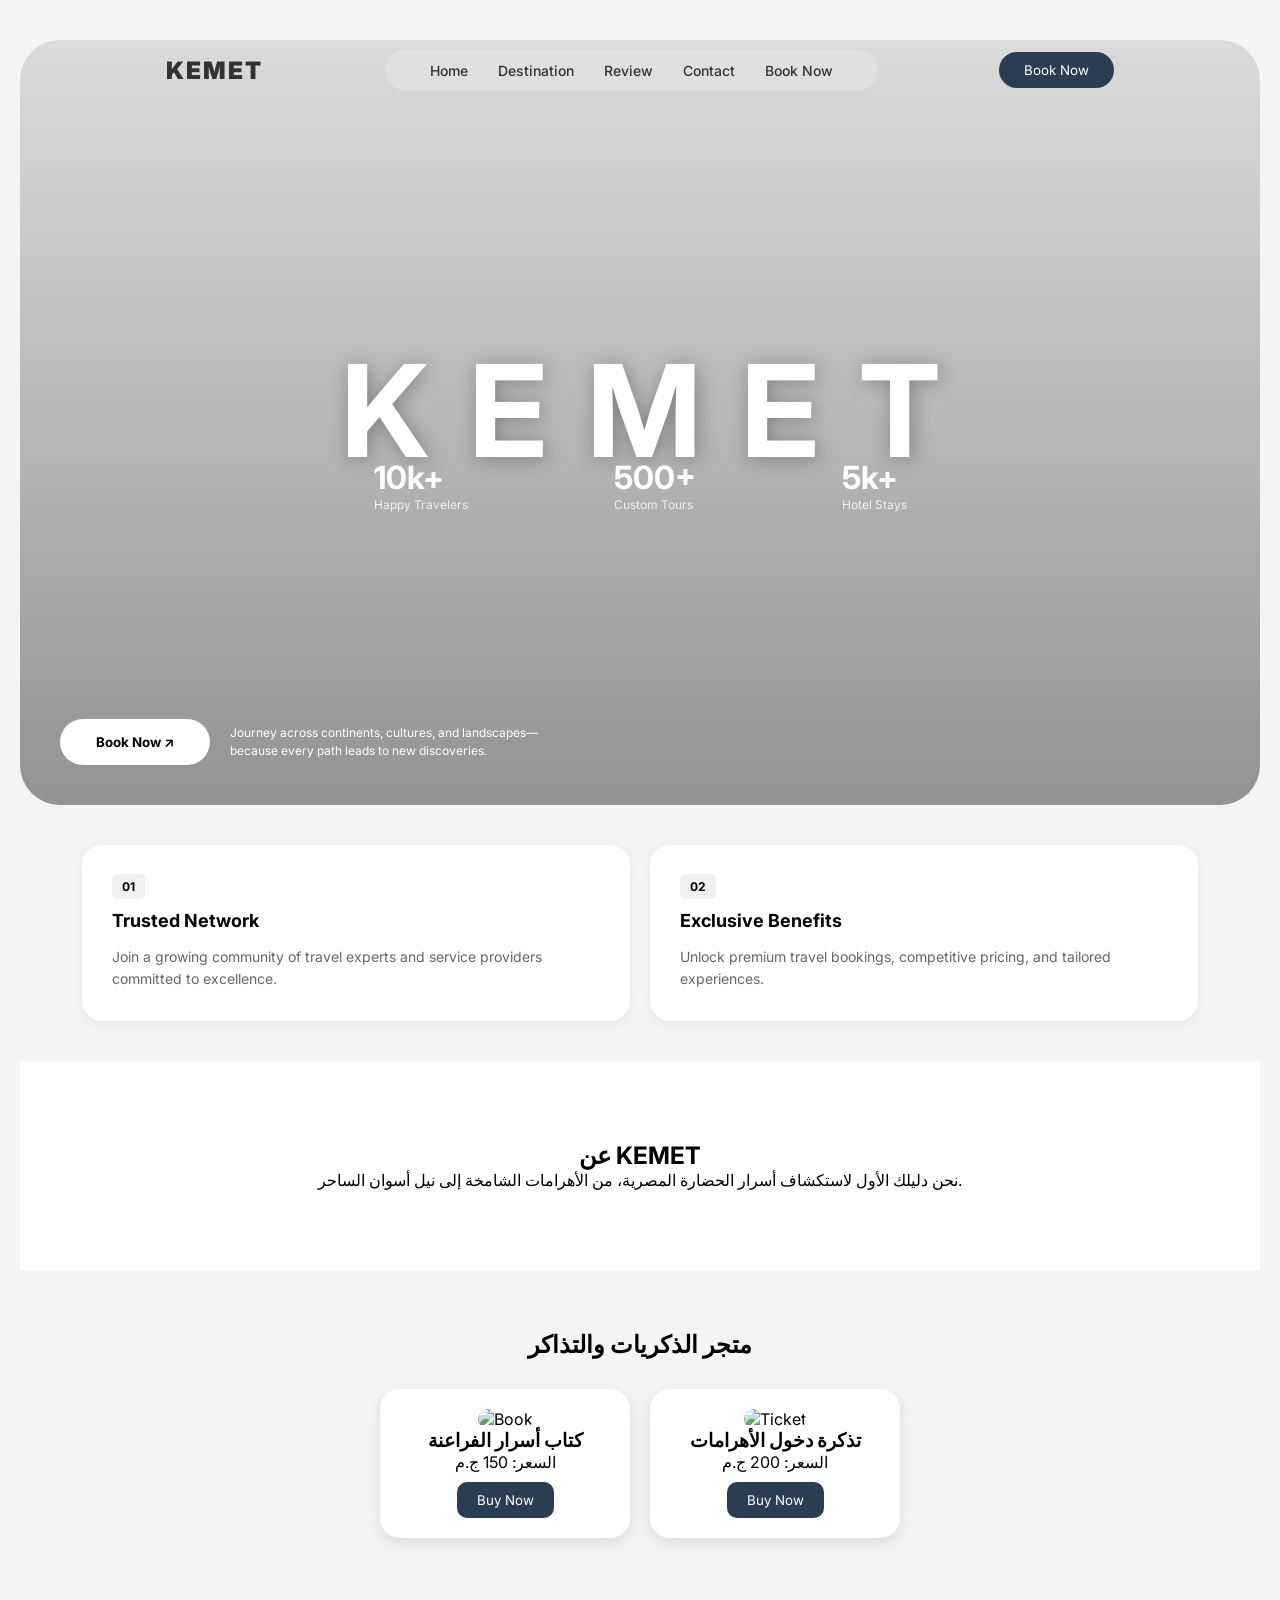
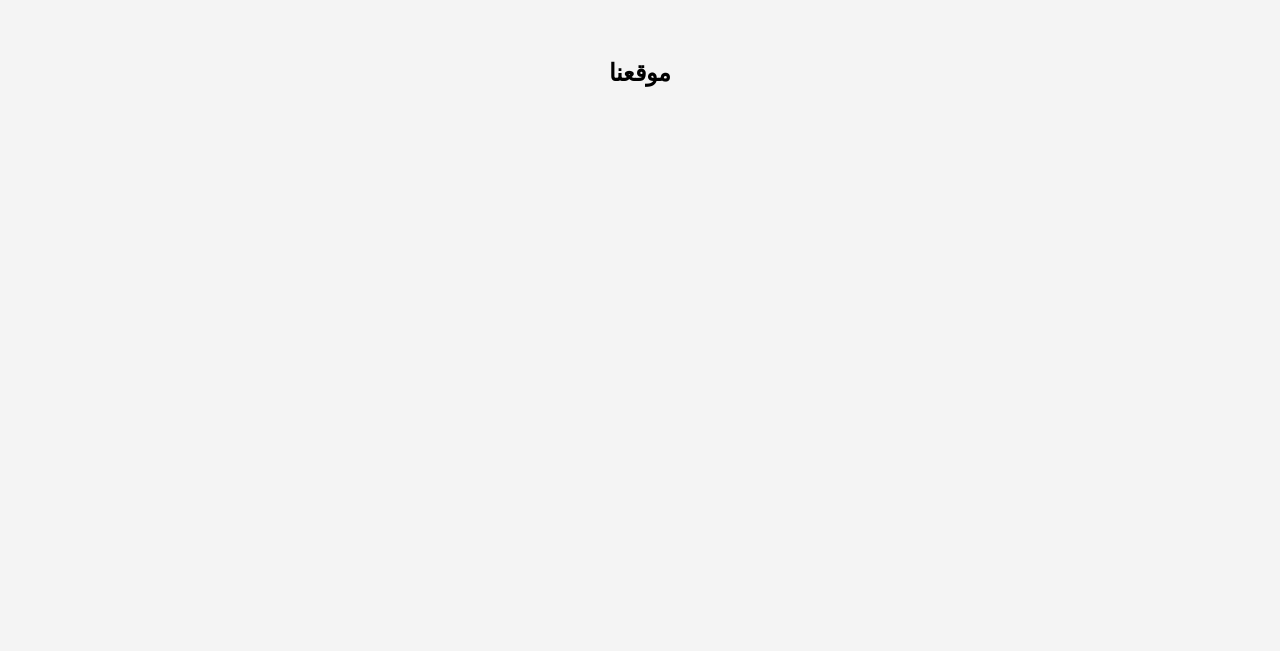
==== index.html @ 01a097f5 "Add files via upload" ====
<!DOCTYPE html>
<html lang="ar">
<head>
    <meta charset="UTF-8">
    <meta name="viewport" content="width=device-width, initial-scale=1.0">
    <title>KEMET - Discover Ancient Egypt</title>
    <link rel="stylesheet" href="style.css">
    <link href="https://fonts.googleapis.com/css2?family=Inter:wght@400;700;900&display=swap" rel="stylesheet">
</head>
<body>

    <nav>
        <div class="logo">KEMET</div>
        <ul class="nav-links">
            <li><a href="kemet.html">Home</a></li>
            <li><a href="destination.html">Destination</a></li>
            <li><a href="review.html">Review</a></li>
            <li><a href="contact.html">Contact</a></li>
            <li><a href="book now.html">Book Now</a></li>
        </ul>
        <button class="nav-btn">Book Now</button>
    </nav>

    <section class="hero">
        <div class="hero-card">
            <div class="hero-text-overlay">
                <h1>KEMET</h1>
                <div class="hero-stats">
                    <div class="stat-item"><span>10k+</span><p>Happy Travelers</p></div>
                    <div class="stat-item"><span>500+</span><p>Custom Tours</p></div>
                    <div class="stat-item"><span>5k+</span><p>Hotel Stays</p></div>
                </div>
                <div class="hero-actions slow-motion-item">
                    <button class="main-btn slow-motion-item">Book Now ↗</button>
                    <p class="hero-subtext slow-motion-item">Journey across continents, cultures, and landscapes—because every path leads to new discoveries.</p>
                </div>
            </div>
        </div>
    </section>

    <section class="features">
        <div class="feature-card">
            <span class="step-num">01</span>
            <h3>Trusted Network</h3>
            <p>Join a growing community of travel experts and service providers committed to excellence.</p>
        </div>
        <div class="feature-card">
            <span class="step-num">02</span>
            <h3>Exclusive Benefits</h3>
            <p>Unlock premium travel bookings, competitive pricing, and tailored experiences.</p>
        </div>
    </section>

    <section id="about" class="about-section">
        <div class="about-content">
            <h2>عن KEMET</h2>
            <p>نحن دليلك الأول لاستكشاف أسرار الحضارة المصرية، من الأهرامات الشامخة إلى نيل أسوان الساحر.</p>
        </div>
    </section>

    <section id="shop" class="shop-section">
        <h2>متجر الذكريات والتذاكر</h2>
        <div class="shop-grid">
            <div class="product-card">
                <img src="C:\Users\Administrator\Desktop\kemet\k.jpg.jpg" alt="Book">
                <h3>كتاب أسرار الفراعنة</h3>
                <p>السعر: 150 ج.م</p>
                <button class="buy-btn" data-product="كتاب أسرار الفراعنة">Buy Now</button>
            </div>
            <div class="product-card">
                <img src="C:\Users\Administrator\Desktop\kemet\il_800x800.6609762285_bx3j.jpg" alt="Ticket">
                <h3>تذكرة دخول الأهرامات</h3>
                <p>السعر: 200 ج.م</p>
                <button class="buy-btn" data-product="تذكرة الأهرامات">Buy Now</button>
            </div>
        </div>
    </section>

    <section id="location" class="location-section">
        <h2>موقعنا</h2>
        <div class="map-container">
            <iframe src="https://www.google.com/maps/embed?pb=!1m18!1m12!1m3!1d3456.632822851415!2d31.13170707534431!3d29.9764848218151!2m3!1f0!2f0!3f0!3m2!1i1024!2i768!4f13.1!3m3!1m2!1s0x14583fa60b21df85%3A0xae41c74a933b5c8!2sGiza%20Necropolis!5e0!3m2!1sen!2seg!4v1715535000000" width="100%" height="450" style="border:0;" allowfullscreen="" loading="lazy"></iframe>
        </div>
    </section>
    <script src="script.js"></script>
</body>
</html>
---- style.css ----
* {
    margin: 0;
    padding: 0;
    box-sizing: border-box;
    font-family: 'Inter', sans-serif;
}

body {
    background-color: #f4f4f4;
    padding: 20px;
}

nav {
    display: flex;
    justify-content: space-between;
    align-items: center;
    padding: 30px 8%;
    position: absolute;
    width: 90%;
    left: 5%;
    z-index: 100;
}

.logo {
    font-size: 24px;
    font-weight: 900;
    color: #333;
    letter-spacing: 2px;
}

.nav-links {
    display: flex;
    list-style: none;
    background: rgba(255, 255, 255, 0.2);
    backdrop-filter: blur(10px);
    padding: 10px 30px;
    border-radius: 30px;
}

.nav-links li { margin: 0 15px; }
.nav-links a { text-decoration: none; color: #333; font-weight: 500; font-size: 14px; }

.nav-btn {
    background: #2b3d52;
    color: white;
    border: none;
    padding: 10px 25px;
    border-radius: 20px;
    cursor: pointer;
}

.hero {
    height: 85vh;
    width: 100%;
    margin-top: 20px;
}

.hero-card {
    height: 100%;
    background: linear-gradient(to bottom, rgba(0,0,0,0.1), rgba(0,0,0,0.4)), 
                url('https://images.unsplash.com/photo-1503177119275-0aa32b3a9368?auto=format&fit=crop&q=80&w=2070') no-repeat center center/cover;
    border-radius: 40px;
    position: relative;
    display: flex;
    align-items: center;
    justify-content: center;
    overflow: hidden;
}

.hero-text-overlay h1 {
    font-size: 10vw; 
    color: white;
    letter-spacing: 40px;
    margin-left: 40px;
    text-shadow: 2px 2px 20px rgba(0,0,0,0.3);
}

.hero-stats {
    display: flex;
    justify-content: space-around;
    color: white;
    margin-top: -30px;
}

.stat-item span { font-size: 32px; font-weight: bold; display: block; }
.stat-item p { font-size: 12px; opacity: 0.8; }

.hero-actions {
    position: absolute;
    bottom: 40px;
    left: 40px;
    display: flex;
    align-items: center;
    gap: 20px;
    max-width: 500px;
}

.main-btn {
    background: white;
    border: none;
    padding: 15px 30px;
    border-radius: 30px;
    font-weight: bold;
    cursor: pointer;
    min-width: 150px;
}

.hero-subtext {
    color: white;
    font-size: 12px;
    line-height: 1.5;
}

/* Features Section */
.features {
    display: flex;
    gap: 20px;
    padding: 40px 5%;
}

.feature-card {
    background: white;
    padding: 30px;
    border-radius: 20px;
    flex: 1;
    box-shadow: 0 5px 15px rgba(0,0,0,0.05);
}

.step-num {
    background: #f0f0f0;
    padding: 5px 10px;
    border-radius: 5px;
    font-size: 12px;
    font-weight: bold;
}

.feature-card h3 { margin: 15px 0; font-size: 18px; }
.feature-card p { color: #666; font-size: 14px; line-height: 1.6; }

/* About Section */
.about-section { padding: 80px 10%; text-align: center; background: #fff; }

/* Shop Section */
.shop-section { padding: 60px 10%; background: #f4f4f4; text-align: center; }
.shop-grid { display: flex; gap: 20px; justify-content: center; margin-top: 30px; }
.product-card { background: white; padding: 20px; border-radius: 20px; box-shadow: 0 5px 15px rgba(0,0,0,0.1); width: 250px; }
.product-card img { width: 100%; border-radius: 10px; }
.buy-btn { background: #2b3d52; color: white; border: none; padding: 10px 20px; border-radius: 10px; cursor: pointer; margin-top: 10px; transition: 0.3s; }
.buy-btn:hover { background: #e67e22; }

/* Location Section */
.location-section { padding: 60px 10%; text-align: center; }
.map-container { margin-top: 30px; border-radius: 20px; overflow: hidden; }

@keyframes slowFadeUp {
    0% {
        opacity: 0;
        transform: translateY(40px);
    }
    100% {
        opacity: 1;
        transform: translateY(0);
    }
}

.slow-motion-item {
    opacity: 0; 
    animation: slowFadeUp 1.8s cubic-bezier(0.2, 0.8, 0.2, 1) forwards;
}


.delay-1 { animation-delay: 0.3s; }
.delay-2 { animation-delay: 0.6s; }
.delay-3 { animation-delay: 0.9s; }
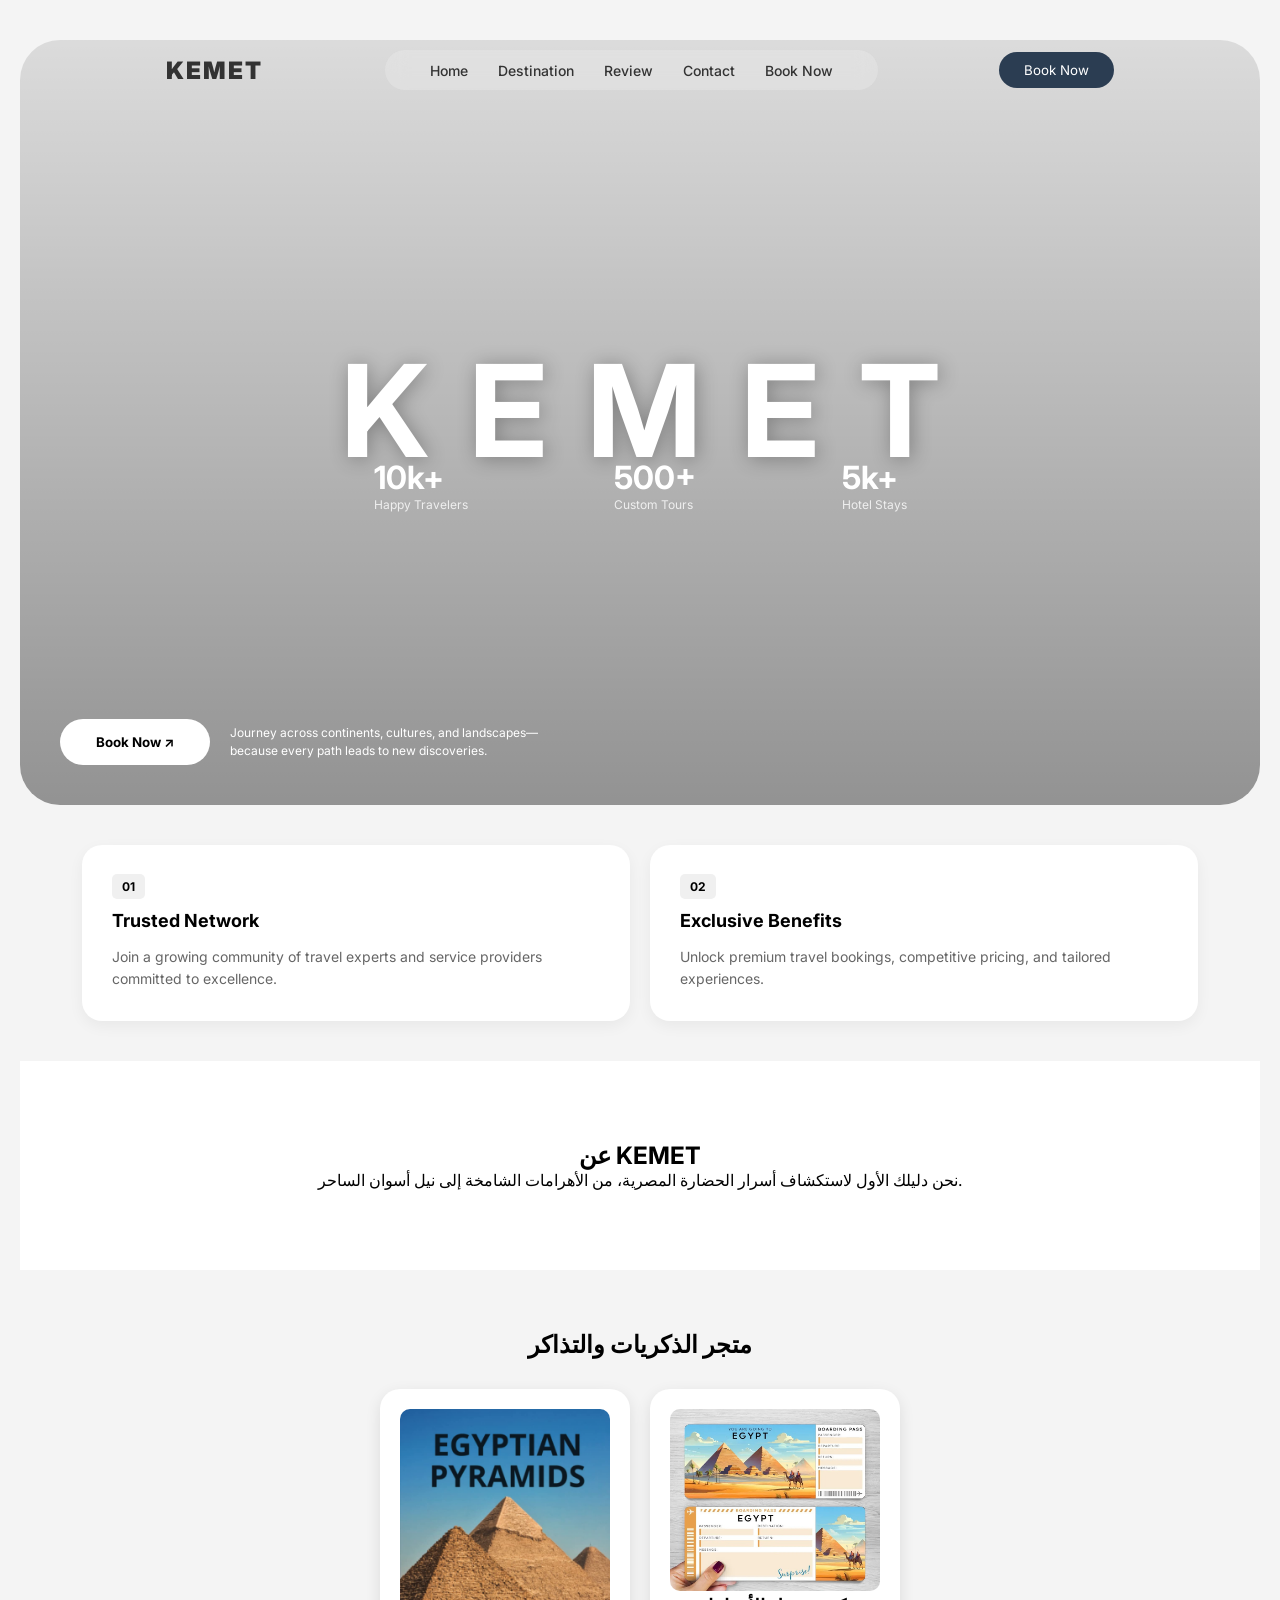
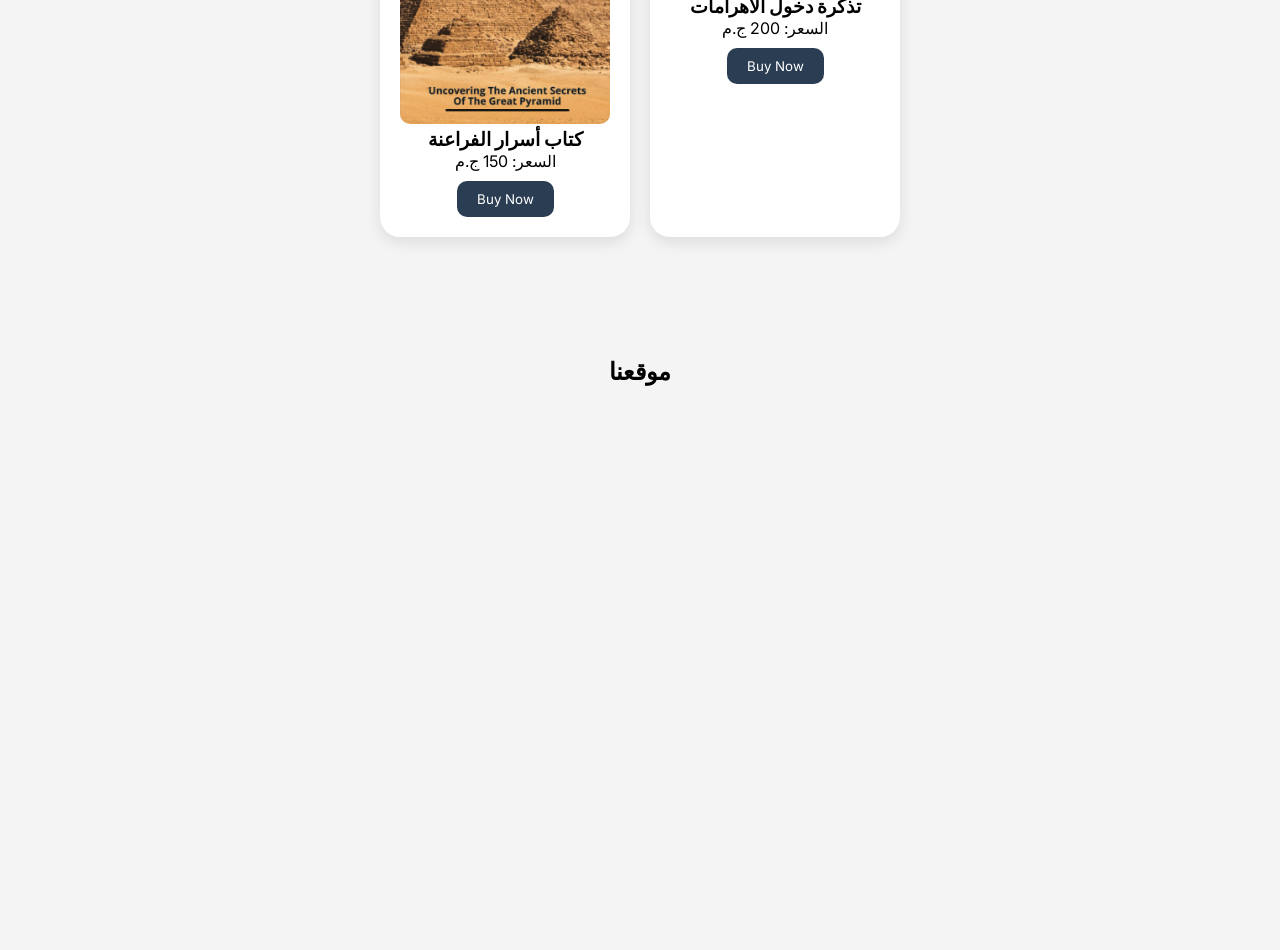
==== commit fcab86a3: "Fix HTML encoding issues in index.html" ====
--- a/index.html
+++ b/index.html
@@ -62,13 +62,13 @@
         <h2>متجر الذكريات والتذاكر</h2>
         <div class="shop-grid">
             <div class="product-card">
-                <img src="C:\Users\Administrator\Desktop\kemet\k.jpg.jpg" alt="Book">
+                <img src="k.jpg.jpg" alt="Book">
                 <h3>كتاب أسرار الفراعنة</h3>
                 <p>السعر: 150 ج.م</p>
                 <button class="buy-btn" data-product="كتاب أسرار الفراعنة">Buy Now</button>
             </div>
             <div class="product-card">
-                <img src="C:\Users\Administrator\Desktop\kemet\il_800x800.6609762285_bx3j.jpg" alt="Ticket">
+                <img src="il_800x800.6609762285_bx3j.jpg" alt="Ticket">
                 <h3>تذكرة دخول الأهرامات</h3>
                 <p>السعر: 200 ج.م</p>
                 <button class="buy-btn" data-product="تذكرة الأهرامات">Buy Now</button>
@@ -84,4 +84,4 @@
     </section>
     <script src="script.js"></script>
 </body>
-</html>+</html>
